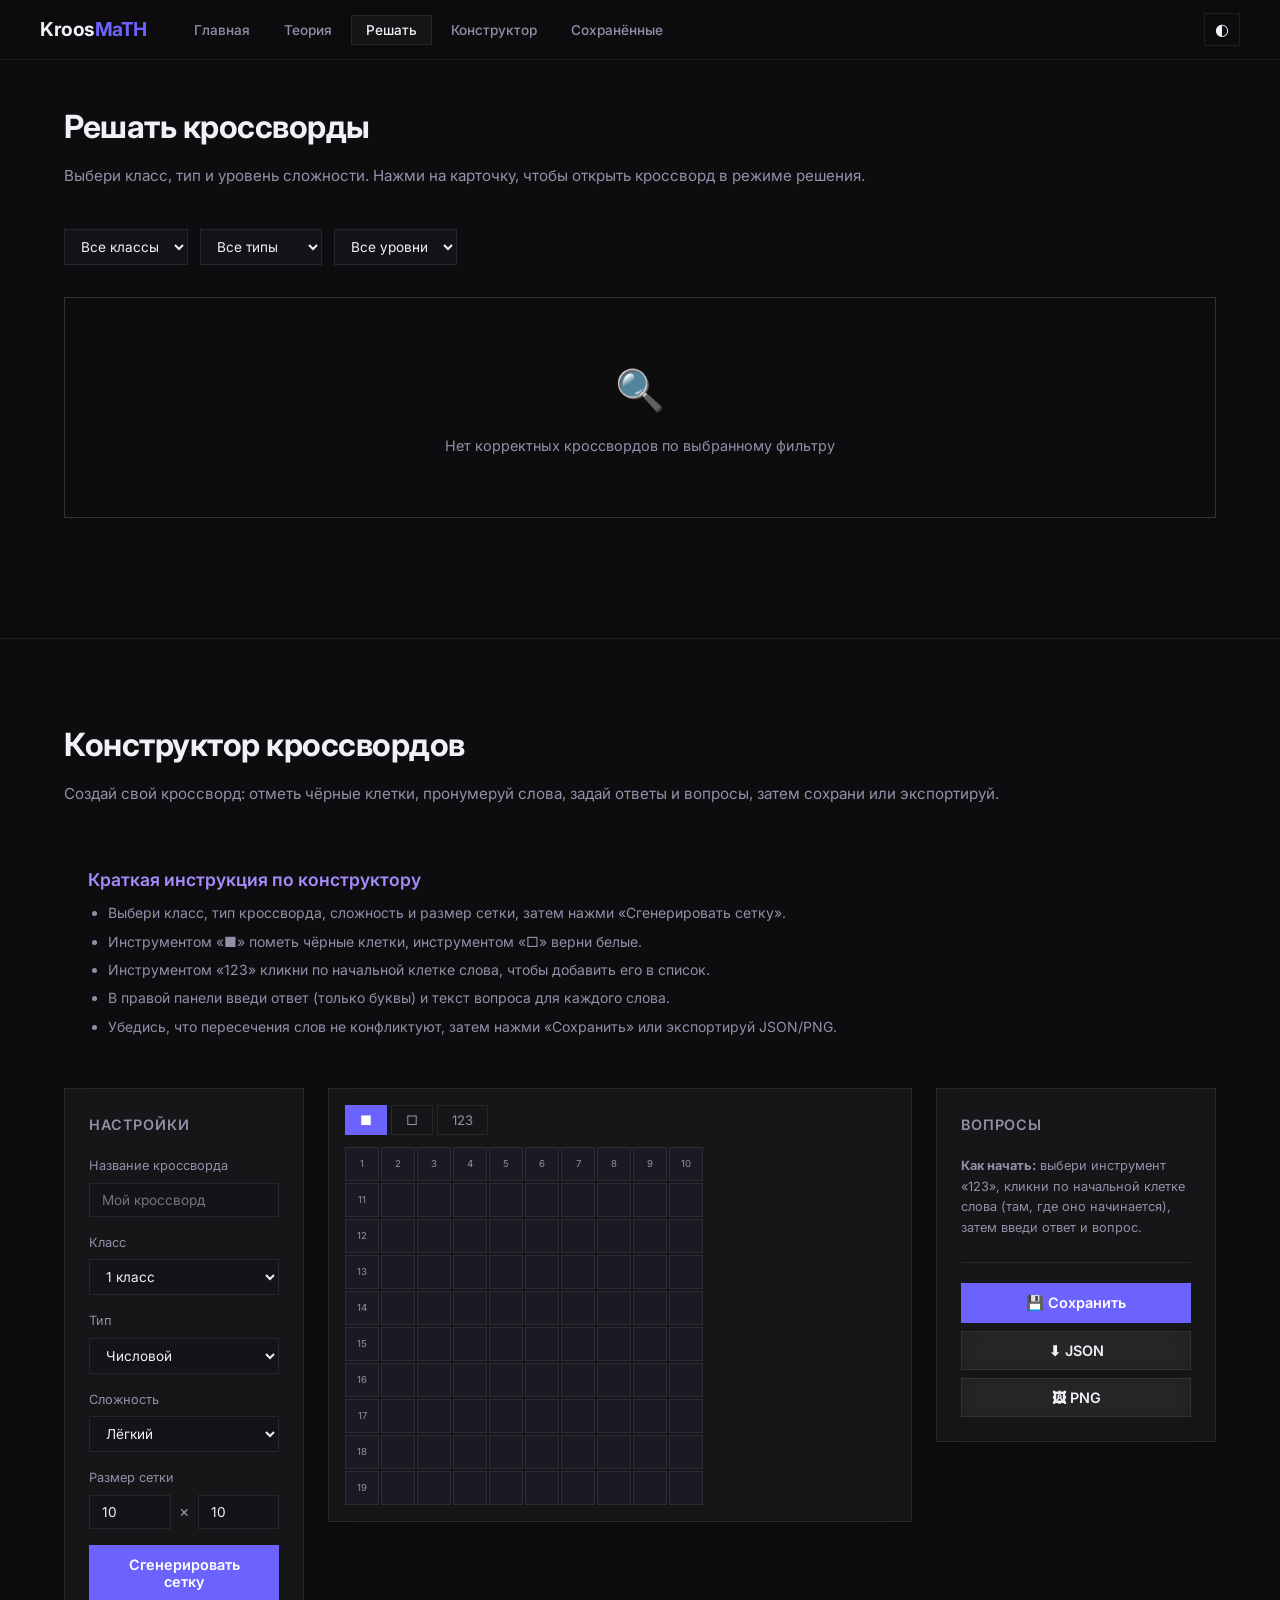
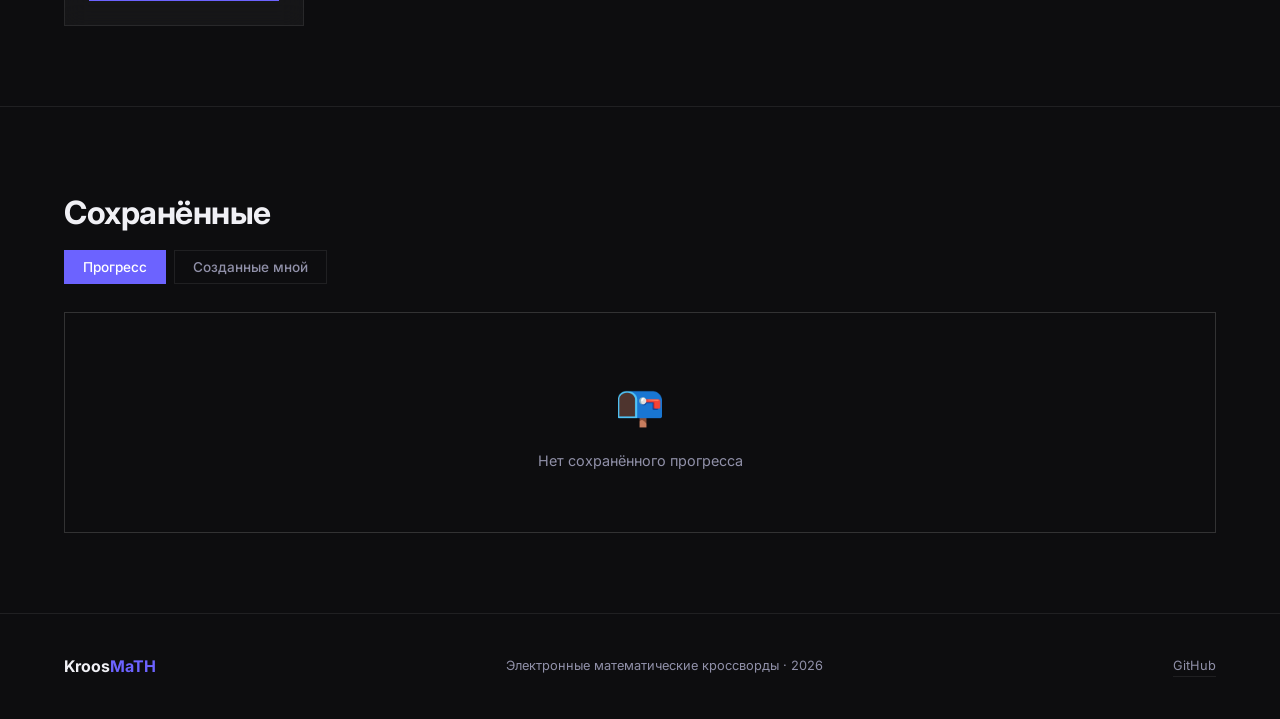
==== play.html @ 3363a7e8 "feat: split site into theory and play pages with clearer flows and constructor instructions" ====
<!DOCTYPE html>
<html lang="ru">
<head>
  <meta charset="UTF-8" />
  <meta name="viewport" content="width=device-width, initial-scale=1.0" />
  <title>KroossMaTH — Кроссворды и конструктор</title>
  <link rel="stylesheet" href="style.css" />
  <link rel="preconnect" href="https://fonts.googleapis.com" />
  <link href="https://fonts.googleapis.com/css2?family=Inter:wght@300;400;500;600;700&display=swap" rel="stylesheet" />
</head>
<body>

  <nav class="navbar" id="navbar">
    <div class="nav-logo">Kroos<span>MaTH</span></div>
    <ul class="nav-links">
      <li><a href="index.html" class="nav-link">Главная</a></li>
      <li><a href="theory.html" class="nav-link">Теория</a></li>
      <li><a href="play.html#play" class="nav-link active">Решать</a></li>
      <li><a href="play.html#constructor" class="nav-link">Конструктор</a></li>
      <li><a href="play.html#saved" class="nav-link">Сохранённые</a></li>
    </ul>
    <button class="theme-toggle" id="themeToggle" title="Сменить тему">◐</button>
  </nav>

  <!-- PLAY -->
  <section class="play-section" id="play" style="padding-top:100px">
    <div class="container">
      <h2 class="section-title">Решать кроссворды</h2>
      <p class="section-subtitle">Выбери класс, тип и уровень сложности. Нажми на карточку, чтобы открыть кроссворд в режиме решения.</p>
      <div class="play-filters">
        <select id="playClass"><option value="">Все классы</option></select>
        <select id="playType">
          <option value="">Все типы</option>
          <option value="numeric">Числовой</option>
          <option value="word">Словесный</option>
          <option value="equation">Уравнения</option>
        </select>
        <select id="playDiff">
          <option value="">Все уровни</option>
          <option value="easy">Лёгкий</option>
          <option value="medium">Средний</option>
          <option value="hard">Сложный</option>
        </select>
      </div>
      <div class="crosswords-grid" id="crosswordsGrid"></div>
      <div class="game-area" id="gameArea" style="display:none">
        <div class="game-header">
          <button class="btn btn-ghost" id="backBtn">← К списку</button>
          <h3 id="gameTitle"></h3>
          <div class="game-actions">
            <button class="btn btn-ghost" id="checkBtn">Проверить</button>
            <button class="btn btn-ghost" id="hintBtn">Подсказка</button>
            <button class="btn btn-ghost" id="resetBtn">Сброс</button>
          </div>
        </div>
        <div class="game-layout">
          <div class="crossword-grid" id="crosswordGrid"></div>
          <div class="clues-panel">
            <div class="clues-col">
              <h4>По горизонтали</h4>
              <div id="cluesAcross"></div>
            </div>
            <div class="clues-col">
              <h4>По вертикали</h4>
              <div id="cluesDown"></div>
            </div>
          </div>
        </div>
        <div class="result-banner" id="resultBanner" style="display:none"></div>
      </div>
    </div>
  </section>

  <!-- CONSTRUCTOR -->
  <section class="constructor-section" id="constructor">
    <div class="container">
      <h2 class="section-title">Конструктор кроссвордов</h2>
      <p class="section-subtitle">Создай свой кроссворд: отметь чёрные клетки, пронумеруй слова, задай ответы и вопросы, затем сохрани или экспортируй.</p>
      <div class="constructor-howto theory-block" style="margin-bottom:24px;padding:20px 24px;">
        <h3>Краткая инструкция по конструктору</h3>
        <ul>
          <li>Выбери класс, тип кроссворда, сложность и размер сетки, затем нажми «Сгенерировать сетку».</li>
          <li>Инструментом «■» пометь чёрные клетки, инструментом «□» верни белые.</li>
          <li>Инструментом «123» кликни по начальной клетке слова, чтобы добавить его в список.</li>
          <li>В правой панели введи ответ (только буквы) и текст вопроса для каждого слова.</li>
          <li>Убедись, что пересечения слов не конфликтуют, затем нажми «Сохранить» или экспортируй JSON/PNG.</li>
        </ul>
      </div>
      <div class="constructor-layout">
        <div class="constructor-settings">
          <h3>Настройки</h3>
          <div class="setting-group">
            <label>Название кроссворда</label>
            <input type="text" id="cwName" placeholder="Мой кроссворд" />
          </div>
          <div class="setting-group">
            <label>Класс</label>
            <select id="cwClass"></select>
          </div>
          <div class="setting-group">
            <label>Тип</label>
            <select id="cwType">
              <option value="numeric">Числовой</option>
              <option value="word">Словесный</option>
              <option value="equation">Уравнения</option>
            </select>
          </div>
          <div class="setting-group">
            <label>Сложность</label>
            <select id="cwDiff">
              <option value="easy">Лёгкий</option>
              <option value="medium">Средний</option>
              <option value="hard">Сложный</option>
            </select>
          </div>
          <div class="setting-group">
            <label>Размер сетки</label>
            <div class="grid-size-inputs">
              <input type="number" id="cwRows" value="10" min="5" max="20" />
              <span>×</span>
              <input type="number" id="cwCols" value="10" min="5" max="20" />
            </div>
          </div>
          <button class="btn btn-primary" id="generateGridBtn">Сгенерировать сетку</button>
        </div>
        <div class="constructor-grid-area">
          <div class="constructor-toolbar">
            <button class="tool-btn active" data-tool="block" title="Чёрная клетка">■</button>
            <button class="tool-btn" data-tool="cell" title="Белая клетка">□</button>
            <button class="tool-btn" data-tool="number" title="Пронумеровать">123</button>
          </div>
          <div class="constructor-grid" id="constructorGrid"></div>
        </div>
        <div class="constructor-clues">
          <h3>Вопросы</h3>
          <div id="cluesList"></div>
          <div class="constructor-export">
            <button class="btn btn-primary" id="saveCwBtn">💾 Сохранить</button>
            <button class="btn btn-ghost" id="exportJsonBtn">⬇ JSON</button>
            <button class="btn btn-ghost" id="exportPngBtn">🖼 PNG</button>
          </div>
        </div>
      </div>
    </div>
  </section>

  <!-- SAVED -->
  <section class="saved-section" id="saved">
    <div class="container">
      <h2 class="section-title">Сохранённые</h2>
      <div class="saved-tabs">
        <button class="tab-btn active" data-saved="progress">Прогресс</button>
        <button class="tab-btn" data-saved="created">Созданные мной</button>
      </div>
      <div class="saved-grid" id="savedGrid"></div>
    </div>
  </section>

  <footer class="footer">
    <div class="container">
      <div class="footer-logo">Kroos<span>MaTH</span></div>
      <p>Электронные математические кроссворды · 2026</p>
      <a href="https://github.com/paranoid-rpm/KroossMaTH" target="_blank">GitHub</a>
    </div>
  </footer>

  <script src="data.js"></script>
  <script src="theory.js"></script>
  <script src="app.js"></script>
  <script src="constructor.js"></script>

</body>
</html>
---- style.css ----
:root {
  --bg: #0d0d0f;
  --bg2: #13131a;
  --bg3: #1a1a24;
  --border: rgba(255,255,255,0.08);
  --blur-bg: rgba(255,255,255,0.04);
  --text: #f0f0f5;
  --text2: #9090a8;
  --accent: #6c63ff;
  --accent2: #a78bfa;
  --green: #22d3a0;
  --red: #ff5a5a;
  --yellow: #ffd166;
  --radius: 0px;
  --radius-sm: 0px;
  --blur: blur(12px);
  --transition: 0.2s ease;
}

[data-theme="light"] {
  --bg: #f4f4f8;
  --bg2: #ffffff;
  --bg3: #ececf4;
  --border: rgba(0,0,0,0.08);
  --blur-bg: rgba(255,255,255,0.6);
  --text: #111118;
  --text2: #55556a;
}

* { margin: 0; padding: 0; box-sizing: border-box; }

html { scroll-behavior: smooth; }

body {
  font-family: 'Inter', sans-serif;
  background: var(--bg);
  color: var(--text);
  line-height: 1.6;
  overflow-x: hidden;
}

a { color: inherit; text-decoration: none; }

.container { max-width: 1200px; margin: 0 auto; padding: 0 24px; }

/* ─── NAVBAR ─── */
.navbar {
  position: fixed;
  top: 0; left: 0; right: 0;
  z-index: 100;
  display: flex;
  align-items: center;
  gap: 32px;
  padding: 0 40px;
  height: 60px;
  background: rgba(13,13,15,0.7);
  backdrop-filter: var(--blur);
  border-bottom: 1px solid var(--border);
}

[data-theme="light"] .navbar { background: rgba(244,244,248,0.7); }

.nav-logo {
  font-size: 1.2rem;
  font-weight: 700;
  letter-spacing: -0.5px;
  white-space: nowrap;
}
.nav-logo span { color: var(--accent); }

.nav-links {
  display: flex;
  list-style: none;
  gap: 4px;
  flex: 1;
}

.nav-link {
  padding: 6px 14px;
  font-size: 0.85rem;
  font-weight: 500;
  color: var(--text2);
  border: 1px solid transparent;
  transition: var(--transition);
}
.nav-link:hover, .nav-link.active {
  color: var(--text);
  border-color: var(--border);
  background: var(--blur-bg);
  backdrop-filter: var(--blur);
}

.theme-toggle {
  background: none;
  border: 1px solid var(--border);
  color: var(--text);
  cursor: pointer;
  padding: 6px 10px;
  font-size: 1rem;
  transition: var(--transition);
}
.theme-toggle:hover { border-color: var(--accent); }

/* ─── HERO ─── */
.hero {
  min-height: 100vh;
  display: flex;
  align-items: center;
  gap: 60px;
  padding: 100px 40px 60px;
  position: relative;
  overflow: hidden;
}

.hero-bg {
  position: absolute;
  inset: 0;
  background: radial-gradient(ellipse 60% 60% at 70% 50%, rgba(108,99,255,0.12) 0%, transparent 70%);
  pointer-events: none;
}

.hero-content { flex: 1; max-width: 560px; }

.hero-badge {
  display: inline-block;
  padding: 4px 12px;
  font-size: 0.75rem;
  font-weight: 600;
  letter-spacing: 0.08em;
  text-transform: uppercase;
  color: var(--accent2);
  border: 1px solid rgba(108,99,255,0.3);
  background: rgba(108,99,255,0.08);
  margin-bottom: 24px;
}

.hero-title {
  font-size: clamp(2.4rem, 5vw, 4rem);
  font-weight: 700;
  line-height: 1.1;
  letter-spacing: -1.5px;
  margin-bottom: 20px;
}
.hero-title span { color: var(--accent); }

.hero-subtitle {
  font-size: 1rem;
  color: var(--text2);
  margin-bottom: 36px;
  max-width: 420px;
}

.hero-actions { display: flex; gap: 12px; margin-bottom: 48px; flex-wrap: wrap; }

.btn {
  padding: 10px 24px;
  font-size: 0.9rem;
  font-weight: 600;
  cursor: pointer;
  border: 1px solid transparent;
  transition: var(--transition);
  font-family: inherit;
  display: inline-block;
}
.btn-primary {
  background: var(--accent);
  color: #fff;
  border-color: var(--accent);
}
.btn-primary:hover { background: var(--accent2); border-color: var(--accent2); }
.btn-ghost {
  background: var(--blur-bg);
  backdrop-filter: var(--blur);
  color: var(--text);
  border-color: var(--border);
}
.btn-ghost:hover { border-color: var(--accent); color: var(--accent); }

.hero-stats { display: flex; gap: 16px; }

.stat-card {
  display: flex;
  flex-direction: column;
  align-items: center;
  padding: 16px 24px;
  background: var(--blur-bg);
  backdrop-filter: var(--blur);
  border: 1px solid var(--border);
  min-width: 80px;
}
.stat-num { font-size: 1.8rem; font-weight: 700; color: var(--accent); line-height: 1; }
.stat-label { font-size: 0.7rem; color: var(--text2); margin-top: 4px; text-align: center; }

/* ─── HERO VISUAL ─── */
.hero-visual {
  flex: 1;
  display: flex;
  justify-content: center;
  align-items: center;
  min-height: 320px;
}

.crossword-preview {
  display: grid;
  grid-template-columns: repeat(7, 44px);
  grid-template-rows: repeat(7, 44px);
  gap: 3px;
}

.prev-cell {
  background: var(--bg3);
  border: 1px solid var(--border);
  display: flex;
  align-items: center;
  justify-content: center;
  font-size: 1rem;
  font-weight: 600;
  color: var(--accent);
  transition: var(--transition);
}
.prev-cell.black { background: var(--bg); border-color: transparent; }
.prev-cell.active { background: rgba(108,99,255,0.15); border-color: var(--accent); }

/* ─── SECTIONS ─── */
section:not(.hero) {
  padding: 80px 0;
  border-top: 1px solid var(--border);
}

.section-title {
  font-size: 2rem;
  font-weight: 700;
  letter-spacing: -0.5px;
  margin-bottom: 12px;
}
.section-subtitle {
  color: var(--text2);
  margin-bottom: 40px;
  font-size: 0.95rem;
}

/* ─── FEATURES ─── */
.features-grid {
  display: grid;
  grid-template-columns: repeat(auto-fit, minmax(240px, 1fr));
  gap: 1px;
  background: var(--border);
  border: 1px solid var(--border);
}

.feature-card {
  padding: 32px;
  background: var(--bg);
  transition: var(--transition);
}
.feature-card:hover { background: var(--bg3); }
.feature-icon { font-size: 2rem; margin-bottom: 16px; }
.feature-card h3 { font-size: 1rem; font-weight: 600; margin-bottom: 10px; }
.feature-card p { font-size: 0.875rem; color: var(--text2); line-height: 1.6; }

/* ─── THEORY ─── */
.theory-tabs {
  display: flex;
  align-items: center;
  gap: 8px;
  margin-bottom: 32px;
  flex-wrap: wrap;
}

.tab-btn {
  padding: 8px 18px;
  font-size: 0.85rem;
  font-weight: 500;
  font-family: inherit;
  background: none;
  border: 1px solid var(--border);
  color: var(--text2);
  cursor: pointer;
  transition: var(--transition);
}
.tab-btn:hover, .tab-btn.active {
  background: var(--accent);
  border-color: var(--accent);
  color: #fff;
}

.class-selector {
  display: flex;
  align-items: center;
  gap: 8px;
  margin-left: auto;
  font-size: 0.85rem;
  color: var(--text2);
}

select, input[type="text"], input[type="number"] {
  background: var(--bg2);
  border: 1px solid var(--border);
  color: var(--text);
  padding: 8px 12px;
  font-family: inherit;
  font-size: 0.85rem;
  outline: none;
  transition: var(--transition);
}
select:focus, input:focus { border-color: var(--accent); }

.theory-content {
  background: var(--blur-bg);
  backdrop-filter: var(--blur);
  border: 1px solid var(--border);
  padding: 32px;
  min-height: 200px;
}

.theory-block h3 { font-size: 1.1rem; font-weight: 600; margin-bottom: 8px; color: var(--accent2); }
.theory-block p { font-size: 0.9rem; color: var(--text2); margin-bottom: 16px; }
.theory-block ul { padding-left: 20px; }
.theory-block ul li { font-size: 0.875rem; color: var(--text2); margin-bottom: 6px; }
.theory-block .formula {
  font-family: monospace;
  background: var(--bg3);
  border: 1px solid var(--border);
  padding: 12px 16px;
  margin: 12px 0;
  font-size: 0.95rem;
  color: var(--accent);
  letter-spacing: 0.05em;
}

/* ─── PLAY ─── */
.play-filters {
  display: flex;
  gap: 12px;
  margin-bottom: 32px;
  flex-wrap: wrap;
}

.crosswords-grid {
  display: grid;
  grid-template-columns: repeat(auto-fill, minmax(220px, 1fr));
  gap: 1px;
  background: var(--border);
  border: 1px solid var(--border);
  margin-bottom: 40px;
}

.cw-card {
  padding: 24px;
  background: var(--bg);
  cursor: pointer;
  transition: var(--transition);
  position: relative;
}
.cw-card:hover { background: var(--bg3); }
.cw-card-badge {
  display: inline-block;
  font-size: 0.7rem;
  font-weight: 600;
  padding: 2px 8px;
  margin-bottom: 10px;
  text-transform: uppercase;
  letter-spacing: 0.06em;
}
.badge-numeric { background: rgba(108,99,255,0.15); color: var(--accent2); }
.badge-word { background: rgba(34,211,160,0.15); color: var(--green); }
.badge-equation { background: rgba(255,209,102,0.12); color: var(--yellow); }
.badge-easy { color: var(--green); }
.badge-medium { color: var(--yellow); }
.badge-hard { color: var(--red); }

.cw-card h4 { font-size: 0.95rem; font-weight: 600; margin-bottom: 6px; }
.cw-card p { font-size: 0.8rem; color: var(--text2); }
.cw-card-meta { display: flex; gap: 8px; margin-top: 12px; font-size: 0.75rem; }
.cw-card-progress {
  position: absolute;
  bottom: 0; left: 0;
  height: 2px;
  background: var(--accent);
  transition: width 0.3s;
}

/* ─── GAME AREA ─── */
.game-header {
  display: flex;
  align-items: center;
  gap: 16px;
  margin-bottom: 24px;
  flex-wrap: wrap;
}
.game-header h3 { flex: 1; font-size: 1.1rem; }
.game-actions { display: flex; gap: 8px; }

.game-layout {
  display: flex;
  gap: 32px;
  align-items: flex-start;
  flex-wrap: wrap;
}

.crossword-grid {
  display: grid;
  gap: 2px;
  flex-shrink: 0;
}

.grid-cell {
  width: 40px;
  height: 40px;
  background: var(--bg3);
  backdrop-filter: var(--blur);
  border: 1px solid var(--border);
  display: flex;
  align-items: center;
  justify-content: center;
  position: relative;
  transition: var(--transition);
  cursor: text;
}
.grid-cell.black { background: var(--bg); border-color: transparent; cursor: default; }
.grid-cell.active { border-color: var(--accent); background: rgba(108,99,255,0.12); }
.grid-cell.correct { border-color: var(--green); background: rgba(34,211,160,0.1); }
.grid-cell.wrong { border-color: var(--red); background: rgba(255,90,90,0.1); }
.grid-cell.highlighted { background: rgba(108,99,255,0.06); }

.grid-cell input {
  width: 100%;
  height: 100%;
  background: none;
  border: none;
  text-align: center;
  font-size: 1rem;
  font-weight: 600;
  color: var(--text);
  font-family: inherit;
  text-transform: uppercase;
  padding: 0;
}

.cell-number {
  position: absolute;
  top: 2px; left: 3px;
  font-size: 0.55rem;
  color: var(--text2);
  pointer-events: none;
  line-height: 1;
}

.clues-panel {
  flex: 1;
  display: flex;
  gap: 24px;
  min-width: 260px;
}
.clues-col { flex: 1; }
.clues-col h4 { font-size: 0.85rem; font-weight: 600; color: var(--text2); margin-bottom: 12px; text-transform: uppercase; letter-spacing: 0.06em; }

.clue-item {
  padding: 8px 12px;
  font-size: 0.82rem;
  border-left: 2px solid var(--border);
  margin-bottom: 4px;
  cursor: pointer;
  transition: var(--transition);
  color: var(--text2);
}
.clue-item:hover, .clue-item.active { border-left-color: var(--accent); color: var(--text); }
.clue-item span { font-weight: 600; color: var(--accent); margin-right: 6px; }

.result-banner {
  margin-top: 24px;
  padding: 20px 24px;
  background: var(--blur-bg);
  backdrop-filter: var(--blur);
  border: 1px solid var(--border);
  font-size: 1.1rem;
  font-weight: 600;
  text-align: center;
}

/* ─── CONSTRUCTOR ─── */
.constructor-layout {
  display: grid;
  grid-template-columns: 240px 1fr 280px;
  gap: 24px;
  align-items: start;
}

.constructor-settings {
  background: var(--blur-bg);
  backdrop-filter: var(--blur);
  border: 1px solid var(--border);
  padding: 24px;
}
.constructor-settings h3 { font-size: 0.9rem; font-weight: 600; margin-bottom: 20px; text-transform: uppercase; letter-spacing: 0.06em; color: var(--text2); }

.setting-group { margin-bottom: 16px; }
.setting-group label { display: block; font-size: 0.8rem; color: var(--text2); margin-bottom: 6px; }
.setting-group select, .setting-group input { width: 100%; }

.grid-size-inputs { display: flex; align-items: center; gap: 8px; }
.grid-size-inputs input { flex: 1; }
.grid-size-inputs span { color: var(--text2); }

.constructor-grid-area {
  background: var(--blur-bg);
  backdrop-filter: var(--blur);
  border: 1px solid var(--border);
  padding: 16px;
}

.constructor-toolbar {
  display: flex;
  gap: 4px;
  margin-bottom: 12px;
}
.tool-btn {
  padding: 6px 14px;
  font-size: 0.82rem;
  font-family: inherit;
  background: none;
  border: 1px solid var(--border);
  color: var(--text2);
  cursor: pointer;
  transition: var(--transition);
}
.tool-btn.active, .tool-btn:hover {
  background: var(--accent);
  border-color: var(--accent);
  color: #fff;
}

.constructor-grid { display: grid; gap: 2px; }

.cons-cell {
  width: 34px;
  height: 34px;
  background: var(--bg3);
  border: 1px solid var(--border);
  cursor: pointer;
  display: flex;
  align-items: center;
  justify-content: center;
  font-size: 0.6rem;
  color: var(--text2);
  position: relative;
  transition: var(--transition);
}
.cons-cell.black { background: var(--bg); border-color: transparent; }
.cons-cell:hover { border-color: var(--accent); }

.constructor-clues {
  background: var(--blur-bg);
  backdrop-filter: var(--blur);
  border: 1px solid var(--border);
  padding: 24px;
}
.constructor-clues h3 { font-size: 0.9rem; font-weight: 600; margin-bottom: 20px; text-transform: uppercase; letter-spacing: 0.06em; color: var(--text2); }

.clue-editor {
  margin-bottom: 12px;
}
.clue-editor label { font-size: 0.78rem; color: var(--text2); display: block; margin-bottom: 4px; }
.clue-editor input { width: 100%; margin-bottom: 4px; }

.constructor-export {
  display: flex;
  flex-direction: column;
  gap: 8px;
  margin-top: 24px;
  padding-top: 20px;
  border-top: 1px solid var(--border);
}

/* ─── SAVED ─── */
.saved-tabs { display: flex; gap: 8px; margin-bottom: 28px; }
.saved-grid {
  display: grid;
  grid-template-columns: repeat(auto-fill, minmax(220px, 1fr));
  gap: 1px;
  background: var(--border);
  border: 1px solid var(--border);
}

.saved-card {
  padding: 20px;
  background: var(--bg);
  cursor: pointer;
  transition: var(--transition);
}
.saved-card:hover { background: var(--bg3); }
.saved-card h4 { font-size: 0.9rem; font-weight: 600; margin-bottom: 6px; }
.saved-card p { font-size: 0.78rem; color: var(--text2); }
.saved-card-actions { display: flex; gap: 6px; margin-top: 12px; }
.saved-card-actions button {
  font-size: 0.75rem;
  padding: 4px 10px;
  font-family: inherit;
  background: none;
  border: 1px solid var(--border);
  color: var(--text2);
  cursor: pointer;
  transition: var(--transition);
}
.saved-card-actions button:hover { border-color: var(--accent); color: var(--accent); }
.saved-card-actions .del-btn:hover { border-color: var(--red); color: var(--red); }

.empty-state {
  padding: 60px 24px;
  text-align: center;
  color: var(--text2);
  font-size: 0.9rem;
  grid-column: 1 / -1;
  background: var(--bg);
}
.empty-state span { display: block; font-size: 2.5rem; margin-bottom: 12px; }

/* ─── FOOTER ─── */
.footer {
  border-top: 1px solid var(--border);
  padding: 40px 0;
}
.footer .container {
  display: flex;
  align-items: center;
  justify-content: space-between;
  gap: 16px;
  flex-wrap: wrap;
}
.footer-logo { font-size: 1rem; font-weight: 700; }
.footer-logo span { color: var(--accent); }
.footer p { font-size: 0.8rem; color: var(--text2); }
.footer a { font-size: 0.8rem; color: var(--text2); border-bottom: 1px solid var(--border); transition: var(--transition); }
.footer a:hover { color: var(--accent); border-color: var(--accent); }

/* ─── SCROLLBAR ─── */
::-webkit-scrollbar { width: 6px; height: 6px; }
::-webkit-scrollbar-track { background: var(--bg); }
::-webkit-scrollbar-thumb { background: var(--border); }
::-webkit-scrollbar-thumb:hover { background: var(--accent); }

/* ─── RESPONSIVE ─── */
@media (max-width: 900px) {
  .hero { flex-direction: column; padding: 100px 24px 60px; gap: 40px; }
  .hero-visual { display: none; }
  .constructor-layout { grid-template-columns: 1fr; }
  .game-layout { flex-direction: column; }
  .clues-panel { flex-direction: column; }
  .navbar { padding: 0 20px; gap: 16px; }
  .nav-links { display: none; }
}

@media (max-width: 600px) {
  .hero-stats { flex-wrap: wrap; }
  .section-title { font-size: 1.5rem; }
}

/* ─── ANIMATIONS ─── */
@keyframes fadeIn { from { opacity: 0; transform: translateY(10px); } to { opacity: 1; transform: translateY(0); } }
.fade-in { animation: fadeIn 0.3s ease forwards; }

@keyframes pulse {
  0%, 100% { border-color: var(--border); }
  50% { border-color: var(--accent); }
}
.pulse { animation: pulse 1.5s ease infinite; }
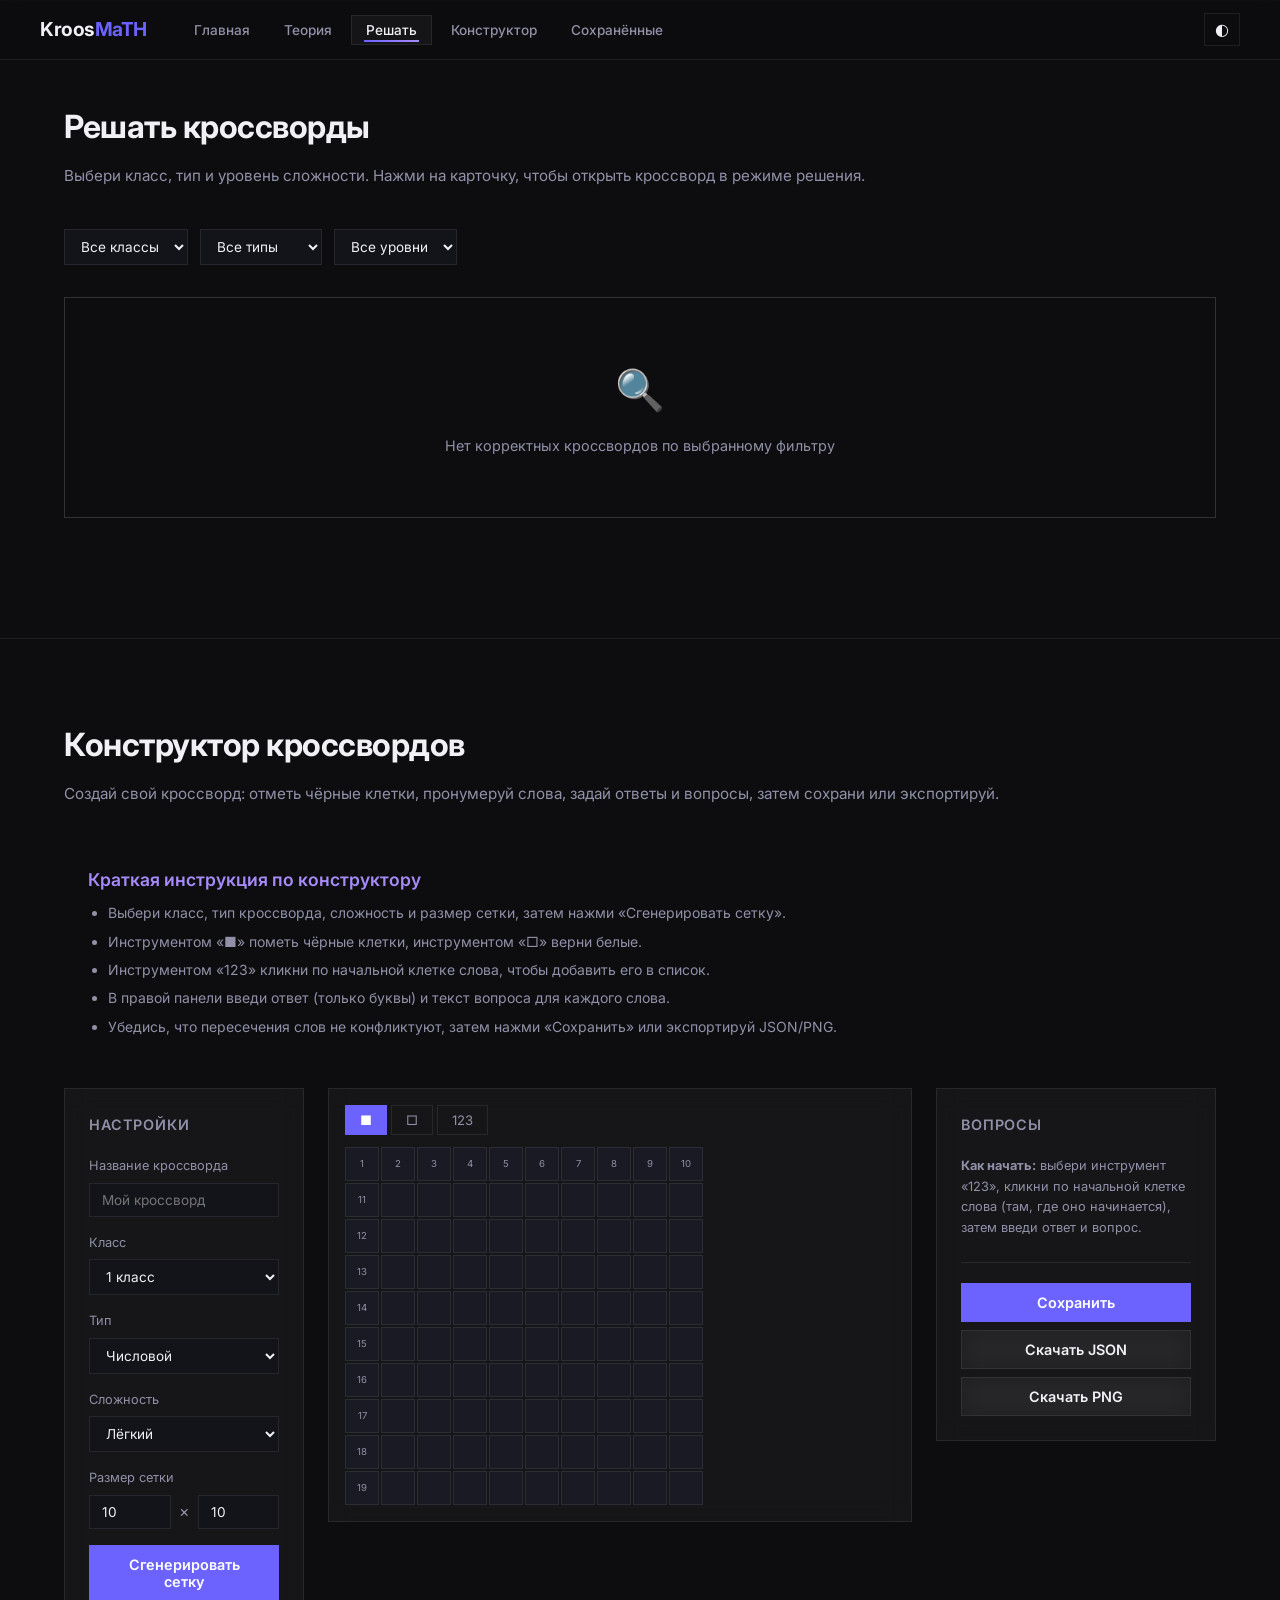
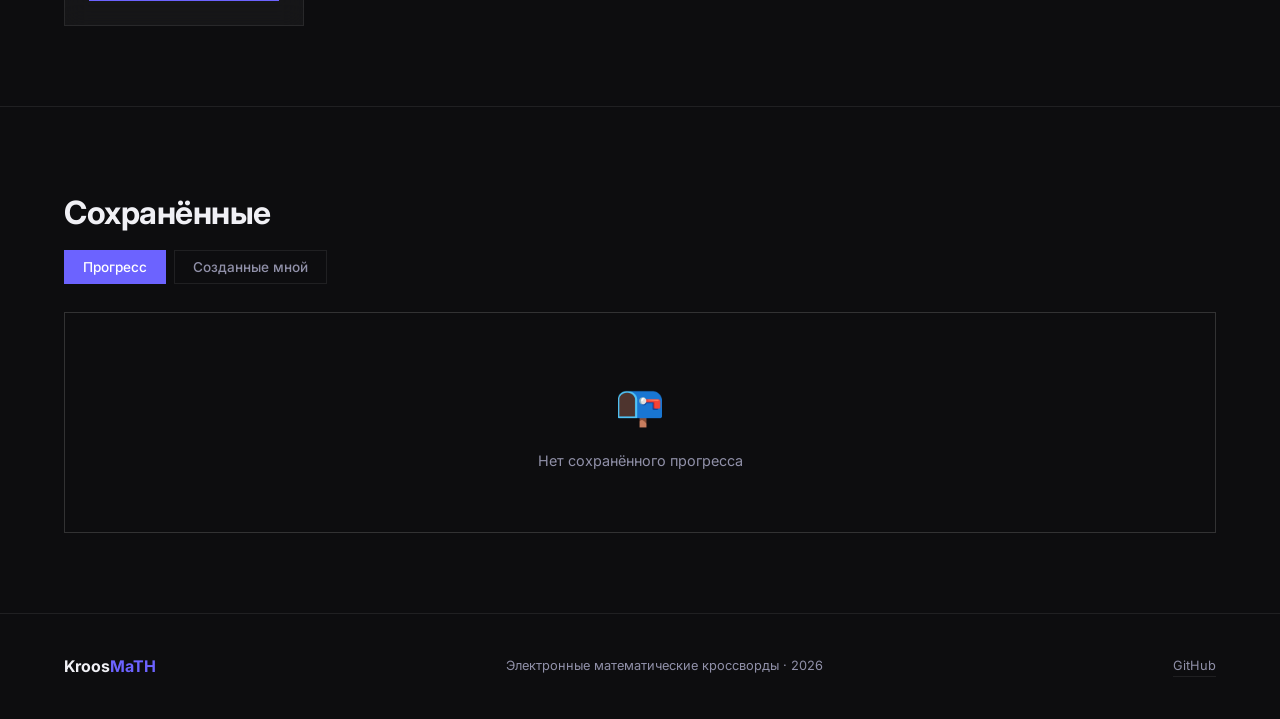
==== commit a5a69677: "chore: hook animations.css into theory/play and remove emojis from constructor buttons" ====
--- a/play.html
+++ b/play.html
@@ -5,6 +5,7 @@
   <meta name="viewport" content="width=device-width, initial-scale=1.0" />
   <title>KroossMaTH — Кроссворды и конструктор</title>
   <link rel="stylesheet" href="style.css" />
+  <link rel="stylesheet" href="animations.css" />
   <link rel="preconnect" href="https://fonts.googleapis.com" />
   <link href="https://fonts.googleapis.com/css2?family=Inter:wght@300;400;500;600;700&display=swap" rel="stylesheet" />
 </head>
@@ -135,9 +136,9 @@
           <h3>Вопросы</h3>
           <div id="cluesList"></div>
           <div class="constructor-export">
-            <button class="btn btn-primary" id="saveCwBtn">💾 Сохранить</button>
-            <button class="btn btn-ghost" id="exportJsonBtn">⬇ JSON</button>
-            <button class="btn btn-ghost" id="exportPngBtn">🖼 PNG</button>
+            <button class="btn btn-primary" id="saveCwBtn">Сохранить</button>
+            <button class="btn btn-ghost" id="exportJsonBtn">Скачать JSON</button>
+            <button class="btn btn-ghost" id="exportPngBtn">Скачать PNG</button>
           </div>
         </div>
       </div>
--- a/animations.css
+++ b/animations.css
@@ -0,0 +1,89 @@
+/* KroossMaTH — дополнительная анимация и микровзаимодействия */
+
+/* Навбар и ссылки */
+.navbar {
+  transition: background 0.25s ease, border-color 0.25s ease, box-shadow 0.25s ease;
+}
+
+.navbar:hover {
+  box-shadow: 0 14px 40px rgba(0, 0, 0, 0.35);
+}
+
+.nav-link {
+  position: relative;
+}
+
+.nav-link::after {
+  content: '';
+  position: absolute;
+  left: 12px;
+  right: 12px;
+  bottom: 2px;
+  height: 2px;
+  border-radius: 0;
+  background: linear-gradient(90deg, var(--accent), var(--accent2));
+  transform: scaleX(0);
+  transform-origin: center;
+  opacity: 0;
+  transition: transform 0.18s ease, opacity 0.18s ease;
+}
+
+.nav-link:hover::after,
+.nav-link.active::after {
+  transform: scaleX(1);
+  opacity: 1;
+}
+
+/* Кнопки */
+.btn {
+  transition: transform 0.16s ease, box-shadow 0.16s ease, border-color 0.16s ease, background 0.16s ease, color 0.16s ease;
+}
+
+.btn:hover {
+  transform: translateY(-1px);
+  box-shadow: 0 12px 28px rgba(0, 0, 0, 0.35);
+}
+
+.btn:active {
+  transform: translateY(0);
+  box-shadow: 0 4px 10px rgba(0, 0, 0, 0.35);
+}
+
+/* Карточки */
+.cw-card,
+.saved-card,
+.feature-card {
+  transition: transform 0.18s ease, box-shadow 0.18s ease, background 0.18s ease, border-color 0.18s ease;
+}
+
+.cw-card:hover,
+.saved-card:hover,
+.feature-card:hover {
+  transform: translateY(-3px);
+  box-shadow: 0 18px 40px rgba(0, 0, 0, 0.45);
+}
+
+/* Акцент на активной ячейке кроссворда */
+.grid-cell.active {
+  box-shadow: 0 0 0 1px var(--accent);
+}
+
+/* Живой фон на главной */
+.hero-bg {
+  animation: heroGlow 18s ease-in-out infinite alternate;
+}
+
+@keyframes heroGlow {
+  0% {
+    opacity: 0.7;
+    transform: translate3d(0, 0, 0) scale(1);
+  }
+  50% {
+    opacity: 1;
+    transform: translate3d(20px, -10px, 0) scale(1.03);
+  }
+  100% {
+    opacity: 0.8;
+    transform: translate3d(-10px, 10px, 0) scale(1.02);
+  }
+}
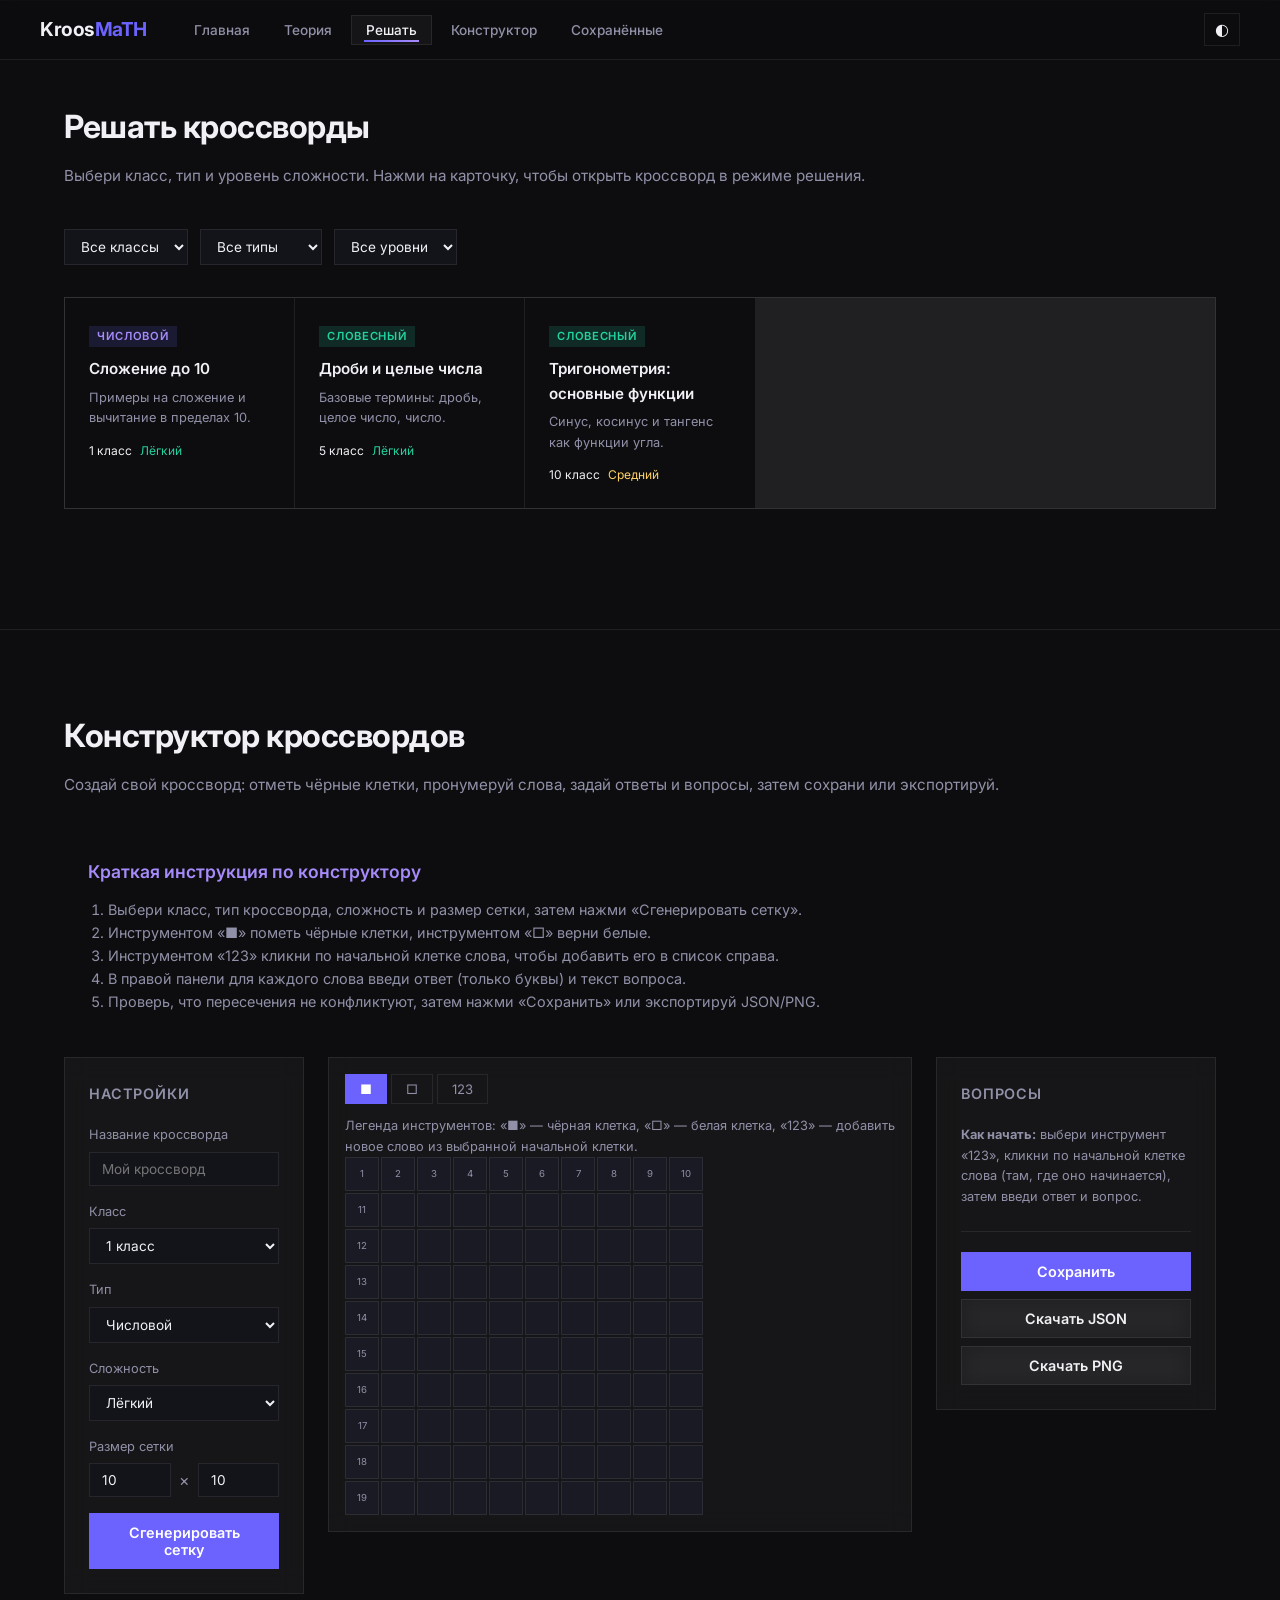
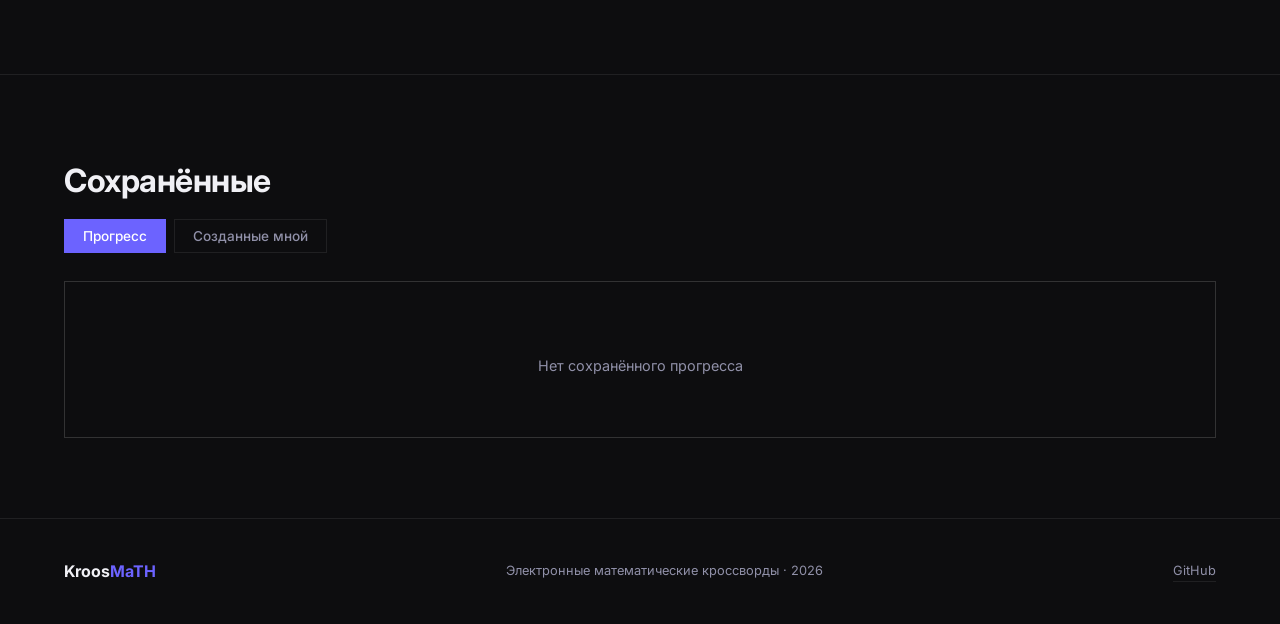
==== commit 588d8cc6: "feat: clarify constructor UI legend and steps; keep play section unchanged" ====
--- a/play.html
+++ b/play.html
@@ -79,13 +79,13 @@
       <p class="section-subtitle">Создай свой кроссворд: отметь чёрные клетки, пронумеруй слова, задай ответы и вопросы, затем сохрани или экспортируй.</p>
       <div class="constructor-howto theory-block" style="margin-bottom:24px;padding:20px 24px;">
         <h3>Краткая инструкция по конструктору</h3>
-        <ul>
+        <ol style="margin-top:12px;padding-left:20px;font-size:0.9rem;color:var(--text2)">
           <li>Выбери класс, тип кроссворда, сложность и размер сетки, затем нажми «Сгенерировать сетку».</li>
           <li>Инструментом «■» пометь чёрные клетки, инструментом «□» верни белые.</li>
-          <li>Инструментом «123» кликни по начальной клетке слова, чтобы добавить его в список.</li>
-          <li>В правой панели введи ответ (только буквы) и текст вопроса для каждого слова.</li>
-          <li>Убедись, что пересечения слов не конфликтуют, затем нажми «Сохранить» или экспортируй JSON/PNG.</li>
-        </ul>
+          <li>Инструментом «123» кликни по начальной клетке слова, чтобы добавить его в список справа.</li>
+          <li>В правой панели для каждого слова введи ответ (только буквы) и текст вопроса.</li>
+          <li>Проверь, что пересечения не конфликтуют, затем нажми «Сохранить» или экспортируй JSON/PNG.</li>
+        </ol>
       </div>
       <div class="constructor-layout">
         <div class="constructor-settings">
@@ -130,6 +130,9 @@
             <button class="tool-btn" data-tool="cell" title="Белая клетка">□</button>
             <button class="tool-btn" data-tool="number" title="Пронумеровать">123</button>
           </div>
+          <p style="margin:8px 0 0;font-size:0.8rem;color:var(--text2)">
+            Легенда инструментов: «■» — чёрная клетка, «□» — белая клетка, «123» — добавить новое слово из выбранной начальной клетки.
+          </p>
           <div class="constructor-grid" id="constructorGrid"></div>
         </div>
         <div class="constructor-clues">
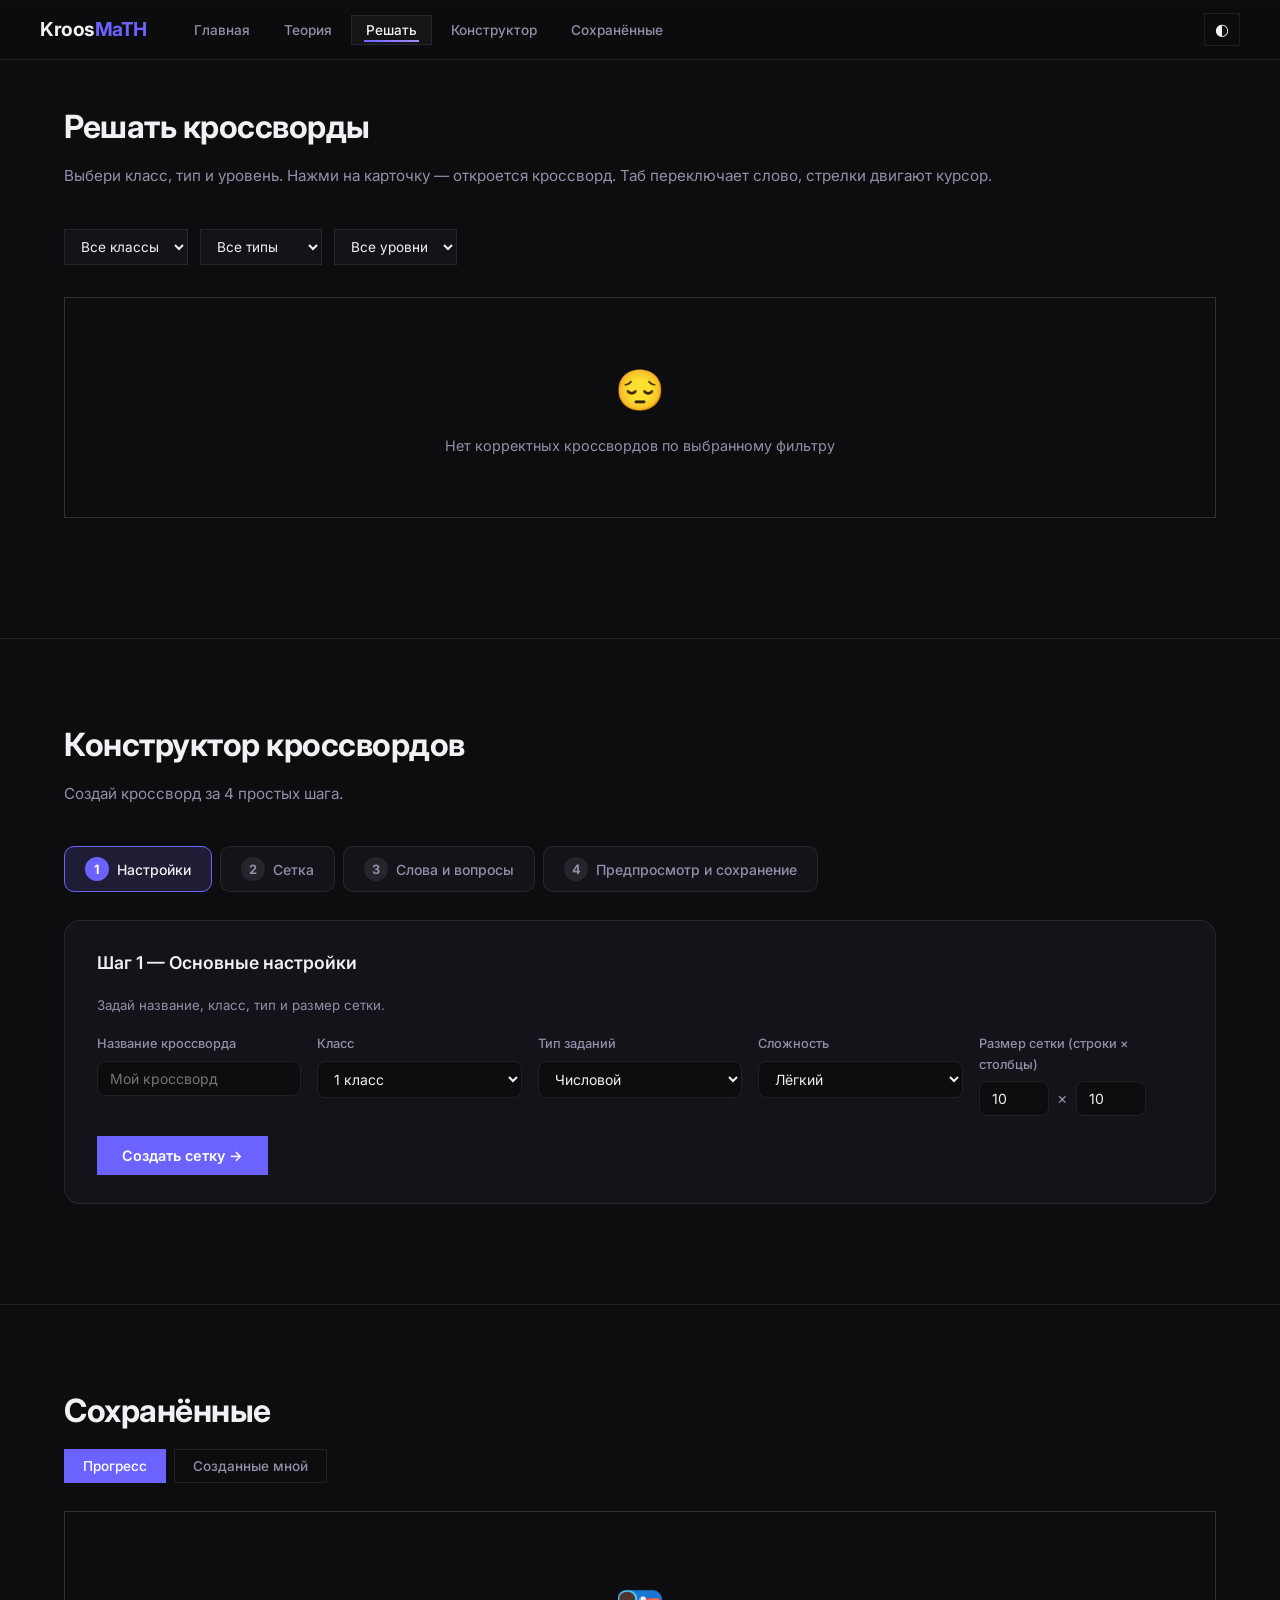
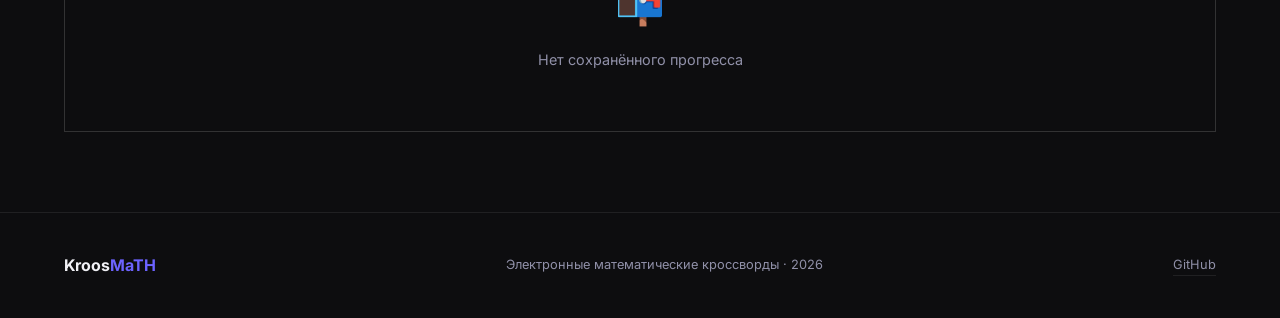
==== commit 802f39d6: "refactor: полностью переработана логика кроссвордов и конструктора — блочный UX, исправлен highlight" ====
--- a/play.html
+++ b/play.html
@@ -8,6 +8,297 @@
   <link rel="stylesheet" href="animations.css" />
   <link rel="preconnect" href="https://fonts.googleapis.com" />
   <link href="https://fonts.googleapis.com/css2?family=Inter:wght@300;400;500;600;700&display=swap" rel="stylesheet" />
+  <style>
+    /* ===== КОНСТРУКТОР — БЛОЧНЫЙ СТИЛЬ ===== */
+    .cons-steps {
+      display: flex;
+      gap: 8px;
+      margin-bottom: 28px;
+      flex-wrap: wrap;
+    }
+    .cons-step-btn {
+      display: flex;
+      align-items: center;
+      gap: 8px;
+      padding: 10px 20px;
+      border-radius: 10px;
+      border: 1.5px solid var(--border);
+      background: var(--bg2);
+      color: var(--text2);
+      font-size: 0.875rem;
+      font-weight: 500;
+      cursor: pointer;
+      transition: all .2s;
+      font-family: inherit;
+    }
+    .cons-step-btn .step-num {
+      width: 24px; height: 24px;
+      border-radius: 50%;
+      background: var(--border);
+      color: var(--text2);
+      display: flex; align-items: center; justify-content: center;
+      font-size: 0.8rem;
+      font-weight: 700;
+      flex-shrink: 0;
+      transition: all .2s;
+    }
+    .cons-step-btn.active {
+      border-color: var(--accent);
+      color: var(--text);
+      background: color-mix(in srgb, var(--accent) 12%, var(--bg2));
+    }
+    .cons-step-btn.active .step-num {
+      background: var(--accent);
+      color: #fff;
+    }
+    .cons-step-btn.done .step-num {
+      background: var(--green);
+      color: #fff;
+    }
+    .cons-step-btn.done {
+      border-color: var(--green);
+      color: var(--text2);
+    }
+
+    /* Блоки шагов */
+    .cons-block {
+      background: var(--bg2);
+      border: 1px solid var(--border);
+      border-radius: 16px;
+      padding: 28px 32px;
+      margin-bottom: 20px;
+    }
+    .cons-block h3 {
+      font-size: 1.1rem;
+      font-weight: 600;
+      margin-bottom: 18px;
+      color: var(--text);
+    }
+    .cons-block p.cons-hint {
+      font-size: 0.83rem;
+      color: var(--text2);
+      margin-bottom: 18px;
+      line-height: 1.6;
+    }
+
+    /* Настройки шаг 1 */
+    .cons-settings-grid {
+      display: grid;
+      grid-template-columns: repeat(auto-fill, minmax(200px, 1fr));
+      gap: 16px;
+      margin-bottom: 20px;
+    }
+    .cons-field label {
+      display: block;
+      font-size: 0.8rem;
+      color: var(--text2);
+      margin-bottom: 6px;
+      font-weight: 500;
+    }
+    .cons-field input,
+    .cons-field select {
+      width: 100%;
+      padding: 8px 12px;
+      background: var(--bg);
+      border: 1px solid var(--border);
+      border-radius: 8px;
+      color: var(--text);
+      font-family: inherit;
+      font-size: 0.875rem;
+      box-sizing: border-box;
+    }
+    .grid-size-row {
+      display: flex;
+      align-items: center;
+      gap: 8px;
+    }
+    .grid-size-row input { width: 70px; }
+    .grid-size-row span { color: var(--text2); }
+
+    /* Пресеты */
+    .preset-btns {
+      display: flex;
+      gap: 8px;
+      flex-wrap: wrap;
+      margin-bottom: 20px;
+    }
+    .preset-btn {
+      padding: 6px 14px;
+      border-radius: 8px;
+      border: 1px solid var(--border);
+      background: var(--bg);
+      color: var(--text2);
+      font-size: 0.78rem;
+      cursor: pointer;
+      font-family: inherit;
+      transition: all .15s;
+    }
+    .preset-btn:hover { border-color: var(--accent); color: var(--accent); }
+
+    /* Кнопки навигации шагов */
+    .cons-nav-btns {
+      display: flex;
+      gap: 10px;
+      margin-top: 20px;
+      flex-wrap: wrap;
+    }
+
+    /* Сетка конструктора */
+    .constructor-grid {
+      display: inline-grid;
+      gap: 2px;
+      cursor: crosshair;
+      user-select: none;
+      margin-top: 12px;
+    }
+    .cons-cell {
+      width: 36px; height: 36px;
+      border-radius: 4px;
+      background: var(--bg);
+      border: 1px solid var(--border);
+      display: flex; align-items: center; justify-content: center;
+      position: relative;
+      cursor: pointer;
+      transition: background .1s;
+      box-sizing: border-box;
+    }
+    .cons-cell:hover:not(.black) { background: color-mix(in srgb, var(--accent) 14%, var(--bg)); border-color: var(--accent); }
+    .cons-cell.black {
+      background: var(--bg3, #1a1a2e);
+      border-color: transparent;
+      cursor: pointer;
+    }
+    [data-theme="light"] .cons-cell.black { background: #ccc; }
+    .cons-num {
+      position: absolute;
+      top: 2px; left: 3px;
+      font-size: 9px;
+      font-weight: 700;
+      color: var(--accent);
+      line-height: 1;
+    }
+    .cons-letter {
+      font-size: 15px;
+      font-weight: 700;
+      color: var(--text);
+      line-height: 1;
+      margin-top: 4px;
+    }
+    .cons-cell.preview { cursor: default; }
+
+    /* Редактор слов (шаг 3) */
+    .clue-group-header {
+      font-size: 0.82rem;
+      font-weight: 700;
+      color: var(--accent);
+      text-transform: uppercase;
+      letter-spacing: .06em;
+      margin: 18px 0 10px;
+      padding-bottom: 6px;
+      border-bottom: 1px solid var(--border);
+    }
+    .clue-editor {
+      background: var(--bg);
+      border: 1px solid var(--border);
+      border-radius: 10px;
+      padding: 14px 16px;
+      margin-bottom: 10px;
+      display: flex;
+      flex-direction: column;
+      gap: 8px;
+    }
+    .clue-editor-header {
+      display: flex;
+      align-items: center;
+      gap: 8px;
+    }
+    .clue-num-badge {
+      background: var(--accent);
+      color: #fff;
+      border-radius: 6px;
+      padding: 2px 8px;
+      font-size: 0.78rem;
+      font-weight: 700;
+      letter-spacing: .03em;
+      flex-shrink: 0;
+    }
+    .clue-len-hint {
+      font-size: 0.78rem;
+      color: var(--text2);
+    }
+    .clue-answer-input,
+    .clue-question-input {
+      width: 100%;
+      padding: 8px 12px;
+      background: var(--bg2);
+      border: 1px solid var(--border);
+      border-radius: 8px;
+      color: var(--text);
+      font-family: 'Inter', monospace;
+      font-size: 0.9rem;
+      box-sizing: border-box;
+      transition: border-color .15s;
+    }
+    .clue-answer-input:focus,
+    .clue-question-input:focus {
+      border-color: var(--accent);
+      outline: none;
+    }
+    .clue-answer-input {
+      font-weight: 700;
+      letter-spacing: .12em;
+      text-transform: uppercase;
+    }
+    .cons-empty-words {
+      padding: 20px;
+      color: var(--text2);
+      font-size: 0.875rem;
+      background: var(--bg);
+      border-radius: 10px;
+      border: 1px dashed var(--border);
+      line-height: 1.7;
+    }
+
+    /* Предпросмотр (шаг 4) */
+    .cons-preview-layout {
+      display: flex;
+      gap: 24px;
+      flex-wrap: wrap;
+      align-items: flex-start;
+    }
+    .preview-clue {
+      font-size: 0.83rem;
+      color: var(--text2);
+      padding: 4px 0;
+      line-height: 1.5;
+    }
+    .preview-clue b { color: var(--accent); }
+    .cons-export-btns {
+      display: flex;
+      gap: 10px;
+      flex-wrap: wrap;
+      margin-top: 24px;
+      padding-top: 20px;
+      border-top: 1px solid var(--border);
+    }
+
+    /* Баннер результата игры */
+    .result-banner {
+      margin-top: 16px;
+      padding: 14px 20px;
+      border-radius: 12px;
+      font-size: 0.95rem;
+      font-weight: 500;
+      border: 1.5px solid var(--border);
+    }
+    .result-success { border-color: var(--green); color: var(--green); background: color-mix(in srgb, var(--green) 8%, transparent); }
+    .result-warn    { border-color: var(--yellow); color: var(--yellow); background: color-mix(in srgb, var(--yellow) 8%, transparent); }
+    .result-error   { border-color: var(--red);    color: var(--red);    background: color-mix(in srgb, var(--red) 8%, transparent); }
+
+    /* Активная ячейка игрового кроссворда */
+    .grid-cell.highlighted input { background: color-mix(in srgb, var(--accent) 18%, var(--bg2)); }
+    .grid-cell.active-cell input { background: color-mix(in srgb, var(--accent) 38%, var(--bg2)); border-color: var(--accent); }
+  </style>
 </head>
 <body>
 
@@ -27,7 +318,7 @@
   <section class="play-section" id="play" style="padding-top:100px">
     <div class="container">
       <h2 class="section-title">Решать кроссворды</h2>
-      <p class="section-subtitle">Выбери класс, тип и уровень сложности. Нажми на карточку, чтобы открыть кроссворд в режиме решения.</p>
+      <p class="section-subtitle">Выбери класс, тип и уровень. Нажми на карточку — откроется кроссворд. Таб переключает слово, стрелки двигают курсор.</p>
       <div class="play-filters">
         <select id="playClass"><option value="">Все классы</option></select>
         <select id="playType">
@@ -49,20 +340,20 @@
           <button class="btn btn-ghost" id="backBtn">← К списку</button>
           <h3 id="gameTitle"></h3>
           <div class="game-actions">
-            <button class="btn btn-ghost" id="checkBtn">Проверить</button>
-            <button class="btn btn-ghost" id="hintBtn">Подсказка</button>
-            <button class="btn btn-ghost" id="resetBtn">Сброс</button>
+            <button class="btn btn-ghost" id="checkBtn">✔ Проверить</button>
+            <button class="btn btn-ghost" id="hintBtn">💡 Подсказка</button>
+            <button class="btn btn-ghost" id="resetBtn">↺ Сброс</button>
           </div>
         </div>
         <div class="game-layout">
           <div class="crossword-grid" id="crosswordGrid"></div>
           <div class="clues-panel">
             <div class="clues-col">
-              <h4>По горизонтали</h4>
+              <h4>→ По горизонтали</h4>
               <div id="cluesAcross"></div>
             </div>
             <div class="clues-col">
-              <h4>По вертикали</h4>
+              <h4>↓ По вертикали</h4>
               <div id="cluesDown"></div>
             </div>
           </div>
@@ -76,37 +367,46 @@
   <section class="constructor-section" id="constructor">
     <div class="container">
       <h2 class="section-title">Конструктор кроссвордов</h2>
-      <p class="section-subtitle">Создай свой кроссворд: отметь чёрные клетки, пронумеруй слова, задай ответы и вопросы, затем сохрани или экспортируй.</p>
-      <div class="constructor-howto theory-block" style="margin-bottom:24px;padding:20px 24px;">
-        <h3>Краткая инструкция по конструктору</h3>
-        <ol style="margin-top:12px;padding-left:20px;font-size:0.9rem;color:var(--text2)">
-          <li>Выбери класс, тип кроссворда, сложность и размер сетки, затем нажми «Сгенерировать сетку».</li>
-          <li>Инструментом «■» пометь чёрные клетки, инструментом «□» верни белые.</li>
-          <li>Инструментом «123» кликни по начальной клетке слова, чтобы добавить его в список справа.</li>
-          <li>В правой панели для каждого слова введи ответ (только буквы) и текст вопроса.</li>
-          <li>Проверь, что пересечения не конфликтуют, затем нажми «Сохранить» или экспортируй JSON/PNG.</li>
-        </ol>
-      </div>
-      <div class="constructor-layout">
-        <div class="constructor-settings">
-          <h3>Настройки</h3>
-          <div class="setting-group">
+      <p class="section-subtitle">Создай кроссворд за 4 простых шага.</p>
+
+      <!-- ПРОГРЕСС ШАГОВ -->
+      <div class="cons-steps">
+        <button class="cons-step-btn active" id="consStep1Btn">
+          <span class="step-num">1</span> Настройки
+        </button>
+        <button class="cons-step-btn" id="consStep2Btn">
+          <span class="step-num">2</span> Сетка
+        </button>
+        <button class="cons-step-btn" id="consStep3Btn">
+          <span class="step-num">3</span> Слова и вопросы
+        </button>
+        <button class="cons-step-btn" id="consStep4Btn">
+          <span class="step-num">4</span> Предпросмотр и сохранение
+        </button>
+      </div>
+
+      <!-- ШАГ 1 — НАСТРОЙКИ -->
+      <div class="cons-block" id="consBlock1">
+        <h3>Шаг 1 — Основные настройки</h3>
+        <p class="cons-hint">Задай название, класс, тип и размер сетки.</p>
+        <div class="cons-settings-grid">
+          <div class="cons-field">
             <label>Название кроссворда</label>
             <input type="text" id="cwName" placeholder="Мой кроссворд" />
           </div>
-          <div class="setting-group">
+          <div class="cons-field">
             <label>Класс</label>
             <select id="cwClass"></select>
           </div>
-          <div class="setting-group">
-            <label>Тип</label>
+          <div class="cons-field">
+            <label>Тип заданий</label>
             <select id="cwType">
               <option value="numeric">Числовой</option>
               <option value="word">Словесный</option>
               <option value="equation">Уравнения</option>
             </select>
           </div>
-          <div class="setting-group">
+          <div class="cons-field">
             <label>Сложность</label>
             <select id="cwDiff">
               <option value="easy">Лёгкий</option>
@@ -114,37 +414,75 @@
               <option value="hard">Сложный</option>
             </select>
           </div>
-          <div class="setting-group">
-            <label>Размер сетки</label>
-            <div class="grid-size-inputs">
-              <input type="number" id="cwRows" value="10" min="5" max="20" />
+          <div class="cons-field">
+            <label>Размер сетки (строки × столбцы)</label>
+            <div class="grid-size-row">
+              <input type="number" id="cwRows" value="10" min="4" max="20" />
               <span>×</span>
-              <input type="number" id="cwCols" value="10" min="5" max="20" />
+              <input type="number" id="cwCols" value="10" min="4" max="20" />
             </div>
           </div>
-          <button class="btn btn-primary" id="generateGridBtn">Сгенерировать сетку</button>
-        </div>
-        <div class="constructor-grid-area">
-          <div class="constructor-toolbar">
-            <button class="tool-btn active" data-tool="block" title="Чёрная клетка">■</button>
-            <button class="tool-btn" data-tool="cell" title="Белая клетка">□</button>
-            <button class="tool-btn" data-tool="number" title="Пронумеровать">123</button>
-          </div>
-          <p style="margin:8px 0 0;font-size:0.8rem;color:var(--text2)">
-            Легенда инструментов: «■» — чёрная клетка, «□» — белая клетка, «123» — добавить новое слово из выбранной начальной клетки.
-          </p>
-          <div class="constructor-grid" id="constructorGrid"></div>
-        </div>
-        <div class="constructor-clues">
-          <h3>Вопросы</h3>
-          <div id="cluesList"></div>
-          <div class="constructor-export">
-            <button class="btn btn-primary" id="saveCwBtn">Сохранить</button>
-            <button class="btn btn-ghost" id="exportJsonBtn">Скачать JSON</button>
-            <button class="btn btn-ghost" id="exportPngBtn">Скачать PNG</button>
-          </div>
-        </div>
-      </div>
+        </div>
+        <div class="cons-nav-btns">
+          <button class="btn btn-primary" id="generateGridBtn">Создать сетку →</button>
+        </div>
+      </div>
+
+      <!-- ШАГ 2 — СЕТКА -->
+      <div class="cons-block" id="consBlock2" style="display:none">
+        <h3>Шаг 2 — Нарисуй сетку</h3>
+        <p class="cons-hint">
+          Кликни по клетке — она станет чёрной. Кликни снова — вернётся белой.<br>
+          Зажми мышь и веди — закрашивай несколько клеток сразу.<br>
+          Белые клетки, стоящие в ряд ≥ 2, автоматически станут словами на следующем шаге.
+        </p>
+        <div class="preset-btns">
+          <span style="font-size:0.78rem;color:var(--text2);align-self:center">Шаблоны:</span>
+          <button class="preset-btn" data-grid-preset="plus">Крест</button>
+          <button class="preset-btn" data-grid-preset="checker">Шахматный</button>
+          <button class="preset-btn" data-grid-preset="frame">Рамка</button>
+        </div>
+        <div class="constructor-grid" id="constructorGrid"></div>
+        <div class="cons-nav-btns">
+          <button class="btn btn-ghost" id="consStep1Btn2" onclick="document.getElementById('consStep1Btn').click()">← Назад</button>
+          <button class="btn btn-primary" id="consToStep3Btn">Далее: добавить слова →</button>
+        </div>
+      </div>
+
+      <!-- ШАГ 3 — СЛОВА И ВОПРОСЫ -->
+      <div class="cons-block" id="consBlock3" style="display:none">
+        <h3>Шаг 3 — Заполни ответы и вопросы</h3>
+        <p class="cons-hint">
+          Слова определяются автоматически по сетке. Для каждого введи ответ (все буквы без пробелов) и вопрос/задание.
+          Убедись, что пересекающиеся слова содержат одинаковые буквы на пересечениях.
+        </p>
+        <div id="cluesList"></div>
+        <div class="cons-nav-btns">
+          <button class="btn btn-ghost" id="consBackStep2Btn">← Изменить сетку</button>
+          <button class="btn btn-primary" id="consToStep4Btn">Предпросмотр →</button>
+        </div>
+      </div>
+
+      <!-- ШАГ 4 — ПРЕДПРОСМОТР И СОХРАНЕНИЕ -->
+      <div class="cons-block" id="consBlock4" style="display:none">
+        <h3>Шаг 4 — Предпросмотр и сохранение</h3>
+        <p class="cons-hint">Проверь как выглядит кроссворд с буквами, затем сохрани или экспортируй.</p>
+        <div class="cons-preview-layout">
+          <div>
+            <div class="constructor-grid" id="consPreviewGrid"></div>
+          </div>
+          <div style="flex:1;min-width:200px;max-height:400px;overflow-y:auto">
+            <div id="consPreviewClues"></div>
+          </div>
+        </div>
+        <div class="cons-export-btns">
+          <button class="btn btn-ghost" id="consBackStep3Btn">← Изменить слова</button>
+          <button class="btn btn-primary" id="saveCwBtn">💾 Сохранить кроссворд</button>
+          <button class="btn btn-ghost" id="exportJsonBtn">📄 Скачать JSON</button>
+          <button class="btn btn-ghost" id="exportPngBtn">🖼️ Скачать PNG</button>
+        </div>
+      </div>
+
     </div>
   </section>
 
